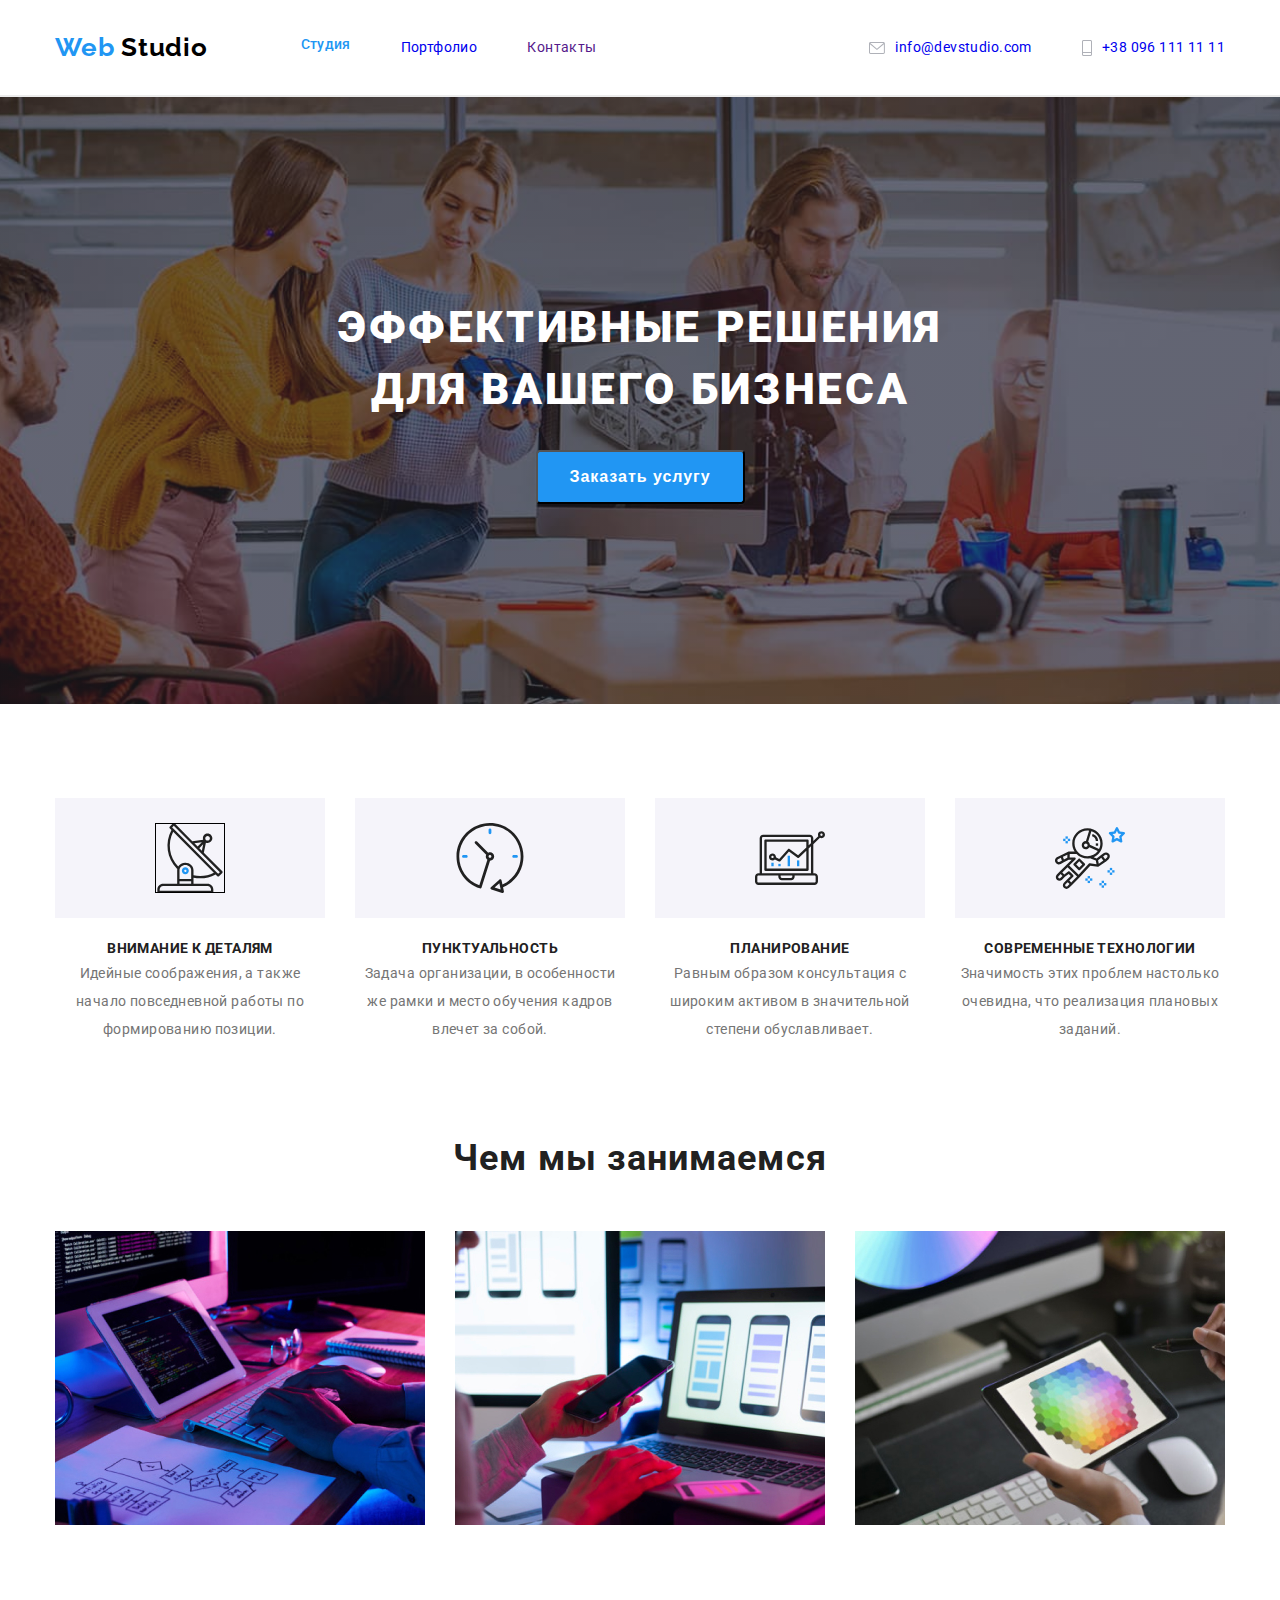
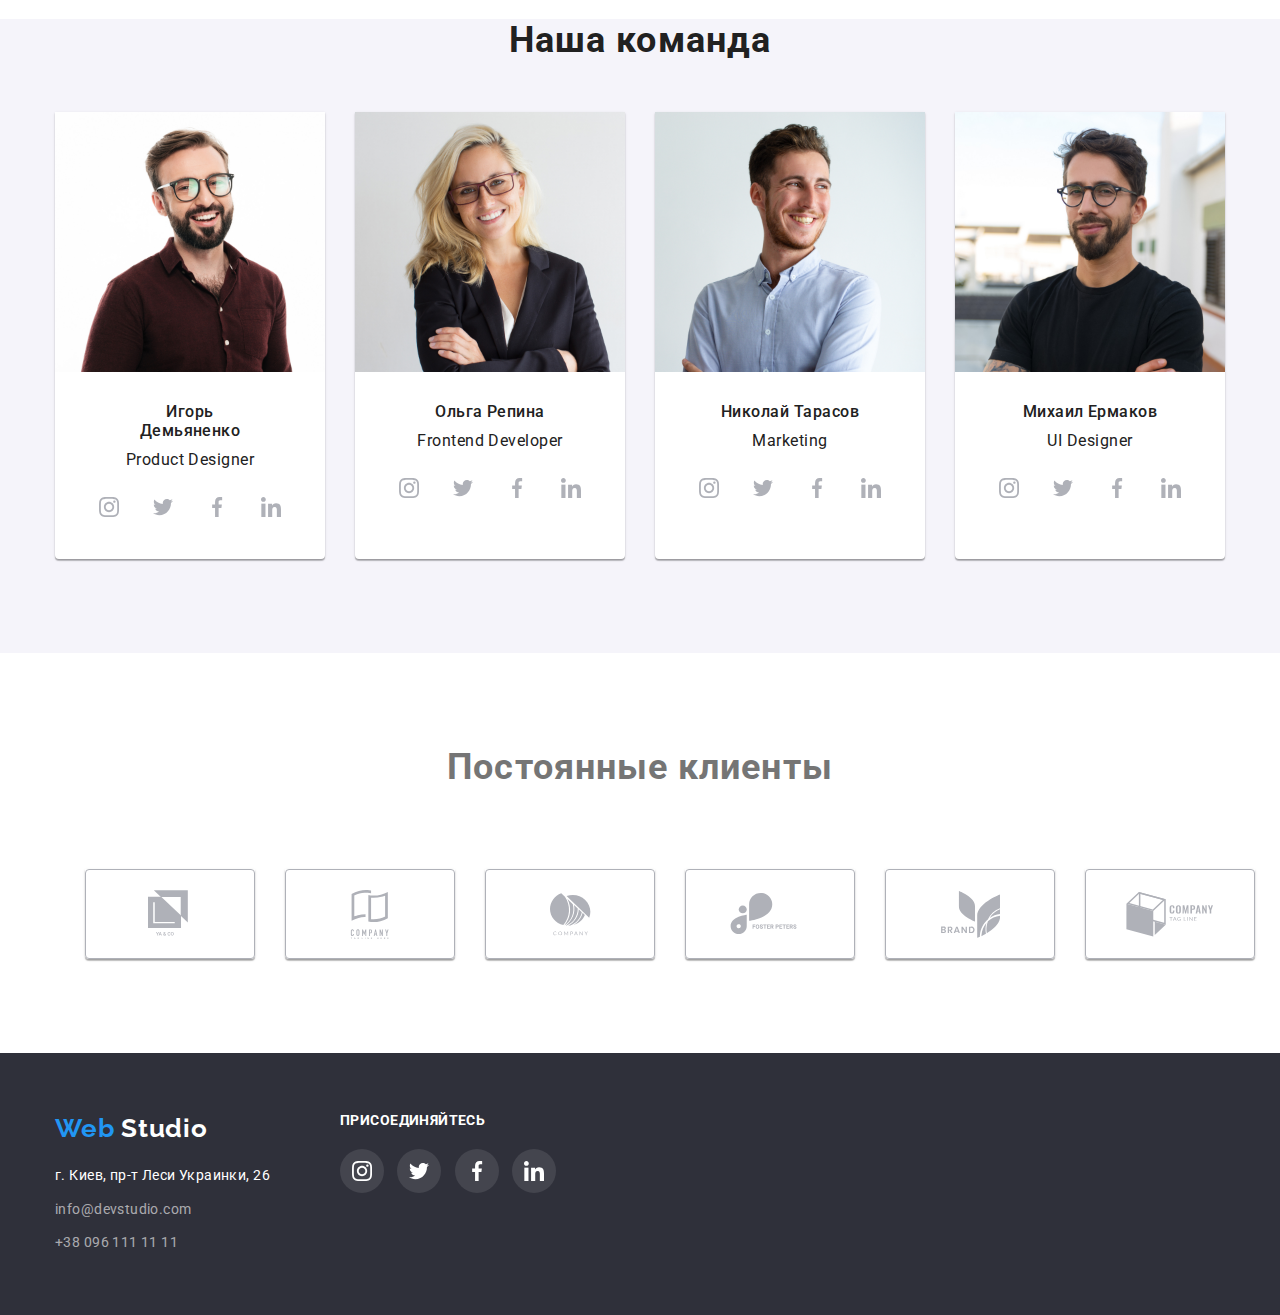
==== index.html @ 9af9c6f4 "Создание" ====
<!DOCTYPE html>
<html lang="ru">
<head>
    <meta charset="UTF-8">
    <meta http-equiv="X-UA-Compatible" content="IE=edge">
    <meta name="viewport" content="width=device-width, initial-scale=1.0">
    <title>домашнее задание#4</title>
    <link rel="preconnect" href="https://fonts.gstatic.com">
    <link href="https://fonts.googleapis.com/css2?family=Raleway:wght@700&family=Roboto:wght@400;500;700;900&display=swap" rel="stylesheet"> 
    <link rel="stylesheet" href="./css/styles.css">
</head>
<body class="page">
    <!-- шапка -->
   <header class="header">
       <div class="container"> 
       <nav class="navigation">
       <a href="./index.html" class="logo"> <span class="logo-color">Web</span> Studio</a>
    <ul class="site-nav list menu">
       <li class="menu-item"><a href="" class="link current menu-link"> Студия</a></li>
       <li class="menu-item"><a href="./portfolio.html" class="link menu-link" >Портфолио</a></li>
       <li class="menu-item"><a href="" class="link menu-link">Контакты</a></li>
    </ul>
        </nav>
    <ul class="contacts-nav list menu"> 
       <li class="menu-item"> 
           <a href="mailto:info@devstudio.com" class="item menu-link icon-envelopehsvg">
               <svg class="icon" width= "16" height= "12" fill= "currentcolor">
                   <use class="icon-envelopehsvg" href="./images/sprite.svg.svg#icon-envelopehsvg"> </use>
               </svg>
               info@devstudio.com 
            </a>
        </li>
    <li class="menu-item">
        <a href="tel:+380961111111" class="item menu-link icon-Vector">
            <svg class="icon" width= "10" height= "16" fill= "currentcolor"> 
                <use class="icon-Vector" href="./images/tel.svg.svg#icon-Vector"> 
                </use>
            </svg>
             +38 096 111 11 11
            </a>
        </li>
    </ul>
       </div>
   </header> 
   <!-- герой -->
   <main>
       <section class="hero">
           <div class="container">
           <h1 class="hero-title  hero-container"> Эффективные решения для вашего бизнеса</h1>
           <button type="button" class="knob hero-container">Заказать услугу </button>
        </div>
        
       </section>
      
       <!-- о компании -->
       <section class="section"> 
           <div class="container">
               <h2 class="visually-hidden" > Секции </h2>
            <ul class="features list grid">
                <li class="section-item antenna"> 
                    <h3 class="features-title"> Внимание к деталям</h3>
                    <p class="features-text"> Идейные соображения, а также начало повседневной работы по формированию позиции.</p>
                </li>
                <li class="section-item clock">
                    <h3 class="features-title"> Пунктуальность</h3>
                    <p class="features-text"> Задача организации, в особенности же рамки и место обучения кадров влечет за собой.</p>
                </li>
                <li class="section-item diagrama">
                    <h3 class="features-title"> Планирование </h3>
                    <p class="features-text"> Равным образом консультация с широким активом в значительной степени обуславливает.</p>
                </li>
                <li class="section-item astronaut">
                    <h3 class="features-title">Современные технологии </h3>
                    <p class="features-text" > Значимость этих проблем настолько очевидна, что реализация плановых заданий.</p>
                </li>
            </ul>
        </div>
        </section>
        <section class="section-foto">
            <div class="container">
               <h2 class="section-title"> Чем мы занимаемся</h2>
                <ul class="list grid-img">
                <li class="grid-foto"> <img src="./images/img.jpg" alt="печает" width="370" > </li>
                <li class="grid-foto"><img src="./images/img1.jpg" alt="телефон" width="370"></li>
                <li class="grid-foto"><img src="./images/img2.jpg" alt="планшет" width="370"></li>
            </ul> 
        </div>
        </section>
       
       <!-- команда -->
       
       <section class="team">
        <div class="container">
            <h2 class="team-title"> Наша команда</h2>
            <ul class="list grid-team">
                <li class="grid-item team-item">
                    <img class="personnel-img" src="./images/personnel/img.jpg" alt="игорь" width="270">
                    <h3 class="personnel-title">Игорь Демьяненко</h3>
                    <p class="team-text" lang="en"> Product Designer</p>
                    <ul class="list social-icons">
                        <li class="social-icons-item">
                            <a href="" class="social-icons-link" target="_blank" rel="noopener noreferrer">
                                <svg class="icon">
                                    <use href=" ./images/sprite.svg.svg#icon-instagramsvg"></use>
                                </svg>
                            </a>
                        </li>
                        <li class="social-icons-item">
                            <a href="" class="social-icons-link" target="_blank" rel="noopener noreferrer">
                                <svg class="icon">
                                    <use href="./images/sprite.svg.svg#icon-twittersvg"></use>
                                </svg>
                            </a>
                        </li>
                        <li class="social-icons-item">
                            <a href="" class="social-icons-link" target="_blank" rel="noopener noreferrer">
                                <svg class="icon">
                                    <use href="./images/sprite.svg.svg#icon-facebooksvg"></use>
                                </svg>
                            </a>
                        </li>
                        <li class="social-icons-item">
                            <a href="" class="social-icons-link" target="_blank" rel="noopener noreferrer">
                                <svg class="icon">
                                    <use href="./images/sprite.svg.svg#icon-linkedinsvg"></use>
                                </svg>
                            </a>
                        </li>
                    </ul>
                </li>
                <li class="grid-item team-item">
                    <img class="personnel-img" src="./images/personnel/img1.jpg" alt="оля" width="270">
                    <h3 class="personnel-title">Ольга Репина</h3>
                    <p class="team-text" lang="en"> Frontend Developer</p>
                    <ul class="list social-icons">
                        <li class="social-icons-item">
                            <a href="" class="social-icons-link" target="_blank" rel="noopener noreferrer">
                                <svg class="icon">
                                    <use href=" ./images/sprite.svg.svg#icon-instagramsvg"></use>
                                </svg>
                            </a>
                        </li>
                        <li class="social-icons-item">
                            <a href="" class="social-icons-link" target="_blank" rel="noopener noreferrer">
                                <svg class="icon">
                                    <use href="./images/sprite.svg.svg#icon-twittersvg"></use>
                                </svg>
                            </a>
                        </li>
                        <li class="social-icons-item">
                            <a href="" class="social-icons-link" target="_blank" rel="noopener noreferrer">
                                <svg class="icon">
                                    <use href="./images/sprite.svg.svg#icon-facebooksvg"></use>
                                </svg>
                            </a>
                        </li>
                        <li class="social-icons-item">
                            <a href="" class="social-icons-link" target="_blank" rel="noopener noreferrer">
                                <svg class="icon">
                                    <use href="./images/sprite.svg.svg#icon-linkedinsvg"></use>
                                </svg>
                            </a>
                        </li>
                    </ul>
                </li>
                <li class="grid-item team-item">
                    <img class="personnel-img" src="./images/personnel/img2.jpg" alt="коля" width="270">
                    <h3 class="personnel-title">Николай Тарасов</h3>
                    <p class="team-text" lang="en"> Marketing</p>
                    <ul class="list social-icons">
                        <li class="social-icons-item">
                            <a href="" class="social-icons-link" target="_blank" rel="noopener noreferrer">
                                <svg class="icon">
                                    <use href=" ./images/sprite.svg.svg#icon-instagramsvg"></use>
                                </svg>
                            </a>
                        </li>
                        <li class="social-icons-item">
                            <a href="" class="social-icons-link" target="_blank" rel="noopener noreferrer">
                                <svg class="icon">
                                    <use href="./images/sprite.svg.svg#icon-twittersvg"></use>
                                </svg>
                            </a>
                        </li>
                        <li class="social-icons-item">
                            <a href="" class="social-icons-link" target="_blank" rel="noopener noreferrer">
                                <svg class="icon">
                                    <use href="./images/sprite.svg.svg#icon-facebooksvg"></use>
                                </svg>
                            </a>
                        </li>
                        <li class="social-icons-item">
                            <a href="" class="social-icons-link" target="_blank" rel="noopener noreferrer">
                                <svg class="icon">
                                    <use href="./images/sprite.svg.svg#icon-linkedinsvg"></use>
                                </svg>
                            </a>
                        </li>
                    </ul>
                </li>
                <li class="grid-item team-item">
                    <img class="personnel-img" src="./images/personnel/img3.jpg" alt="миша" width="270">
                    <h3 class="personnel-title" >Михаил Ермаков</h3>
                    <p class="team-text" lang="en"> UI Designer</p>
                    <ul class="list social-icons">
                        <li class="social-icons-item">
                            <a href="" class="social-icons-link" target="_blank" rel="noopener noreferrer">
                                <svg class="icon">
                                    <use href=" ./images/sprite.svg.svg#icon-instagramsvg"></use>
                                </svg>
                            </a>
                        </li>
                        <li class="social-icons-item">
                            <a href="" class="social-icons-link" target="_blank" rel="noopener noreferrer">
                                <svg class="icon">
                                    <use href="./images/sprite.svg.svg#icon-twittersvg"></use>
                                </svg>
                            </a>
                        </li>
                        <li class="social-icons-item">
                            <a href="" class="social-icons-link" target="_blank" rel="noopener noreferrer">
                                <svg class="icon">
                                    <use href="./images/sprite.svg.svg#icon-facebooksvg"></use>
                                </svg>
                            </a>
                        </li>
                        <li class="social-icons-item">
                            <a href="" class="social-icons-link" target="_blank" rel="noopener noreferrer">
                                <svg class="icon">
                                    <use href="./images/sprite.svg.svg#icon-linkedinsvg"></use>
                                </svg>
                            </a>
                        </li>
                    </ul>
                </li>
            </ul>
        </div>
       </section>
       <section class="clients">
           <div class="container">
               <h2 class="clients-title"> Постоянные клиенты </h2>
                <ul class="clients-list list">
                    <li class="clients-list-item grid-item">
                        <a class="clients-link" href="" target="_blank" rel="noopener noreferrer" aria-label="логотип компании">
                            <svg class="clients-link-item icon" width="44" height="49">
                                <use href="./images/logo.svg.svg#icon-logo1svg"></use>
                            </svg>
                        </a>
                    </li>
                    <li class="clients-list-item grid-item">
                        <a class="clients-link" href="" target="_blank" rel="noopener noreferrer" aria-label="логотип компании">
                            <svg class="clients-link-item icon" width="44" height="49">
                                <use href="./images/logo.svg.svg#icon-logo2svg"></use>
                            </svg>
                        </a>
                    </li>
                    <li class="clients-list-item grid-item">
                        <a class="clients-link" href="" target="_blank" rel="noopener noreferrer" aria-label="логотип компании">
                            <svg class="clients-link-item icon" width="41" height="43">
                                <use href="./images/logo.svg.svg#icon-Objectsvg"></use>
                            </svg>
                        </a>
                    </li>
                    <li class="clients-list-item grid-item">
                        <a class="clients-link" href="" target="_blank" rel="noopener noreferrer" aria-label="логотип компании">
                            <svg class="clients-link-item icon" width="80" height="42">
                                <use href="./images/logo.svg.svg#icon-logo4svg"></use>
                            </svg>
                        </a>
                    </li>
                    <li class="clients-list-item grid-item">
                        <a class="clients-link" href="" target="_blank" rel="noopener noreferrer" aria-label="логотип компании">
                            <svg class="clients-link-item icon" width="59" height="47">
                                <use href="./images/logo.svg.svg#icon-logo5svg"></use>
                            </svg>
                        </a>
                    </li>
                    <li class="clients-list-item grid-item">
                        <a class="clients-link" href="" target="_blank" rel="noopener noreferrer" aria-label="логотип компании">
                            <svg class="clients-link-item icon" width="88" height="45">
                                <use href="./images/logo.svg.svg#icon-logo6svg"></use>
                            </svg>
                        </a>
                    </li>
                </ul>
           </div>
       </section>
    
   </main>
   <!-- футер -->
   <footer class="footer">
      <div class="container  contacts-blocks">
       <div class="footer-studio">
        <a href="./index.html" class="logo"> 
            <span class="logo-footer">Web</span>
            <span class="logo-studio">Studio</span> 
        </a>
        <address>
        <ul class="contact list footer-item">
            <li><a class="street" href="https://goo.gl/maps/mErKs5GL6dfHphj38" target="_blank" rel="noopener noreferrer"> г. Киев, пр-т Леси Украинки, 26</a></li>
            <li> <a class="contact-link" href="mailto:info@devstudio.com"> info@devstudio.com</a> </li>
            <li><a class="contact-tel" href="tel:+380961111111"> +38 096 111 11 11</a></li>
         </ul>
        </address>
       </div>
    
    <div class="footer-social-list">
        <h3 class="footer-social-title">ПРИСОЕДИНЯЙТЕСЬ</h3>
        <ul class="list footer-social-icons">
            <li class="footer-social-icons-item">
                <a href="" class="footer-social-icons-link" target="_blank" rel="noopener noreferrer">
                    <svg class="icon footer-icon" width="20" height="20">
                        <use href=" ./images/sprite.svg.svg#icon-instagramsvg"></use>
                    </svg>
                </a>
            </li>
            <li class="footer-social-icons-item">
                <a href="" class="footer-social-icons-link" target="_blank" rel="noopener noreferrer">
                    <svg class="icon footer-icon" width="20" height="20">
                        <use href="./images/sprite.svg.svg#icon-twittersvg"></use>
                    </svg>
                </a>
            </li>
            <li class="footer-social-icons-item">
                <a href="" class="footer-social-icons-link" target="_blank" rel="noopener noreferrer">
                    <svg class="icon footer-icon" width="20" height="20">
                        <use href="./images/sprite.svg.svg#icon-facebooksvg"></use>
                    </svg>
                </a>
            </li>
            <li class="footer-social-icons-item">
                <a href="" class="footer-social-icons-link" target="_blank" rel="noopener noreferrer">
                    <svg class="icon footer-icon" width="20" height="20" >
                        <use href="./images/sprite.svg.svg#icon-linkedinsvg"></use>
                    </svg>
                </a>
            </li>
        </ul>
    </div>
</div>
   </footer> 
</body>
</html>
---- css/styles.css ----
/* цвет основного текста, имен, портфолио названия  #212121
цвет параграфов, проф , портф прилож #757575 */
/* цвет названия, адрес в фут #FFFFFF */
/* назва сайту #2196F3 */
/* цвет контактов хедер #757575 */
/* телефон rgba(255, 255, 255, 0.6); */

:root {
    --primary-text-color:  #757575;
    --title-text-color: #212121; 
    --accent-color:#2196F3;
    --adress-color:  #ffffff99;
    --title-name-color: #FFFFFF;
    --bg-color:#2F303A; 
    --bg-team-color: #F5F4FA;
    --bg-page-color: #E5E5E5;
    --button-portfolio-color:#000000;
    --prog-color: #EEEEEE ;
}

html{
    box-sizing: border-box;
}

*,
*::before,
*::after{
    box-sizing: inherit;
}

body {
    margin: 0;
    }
a {
text-decoration: none;
}

h1,
h2,
h3,
h4,
h5,
h6,
p ,
ul {
   margin-top: 0; 
   margin-bottom: 0;
}
.visually-hidden {
    position: absolute !important;
    clip: rect(1px 1px 1px 1px);
    clip: rect(1px, 1px, 1px, 1px);
    padding: 0 !important;
    border: 0 !important;
    height: 1px !important;
    width: 1px !important;
    overflow: hidden;
  }
img {
    display: block;
    max-width: 100%;
    height: auto;
}

.social-icons {
    display: inline-flex;
}

.social-icons-item + .social-icons-item {
    margin-left: 10px;
}
.social-icons-link {
    display: inline-block;
    justify-content: center;
    align-items: center;
width: 44px;
height: 44px;
border-radius:50%; 
background-color: #FFFFFF;
padding-bottom: 30px;
}
.social-icons-item{
    padding-bottom: 30px; 
}
.social-icons .icon {
    width: 20px;
    height: 20px;
    fill: #AFB1B8;
}
.social-icons-link:hover,
.social-icons .icon:hover,
.social-icons .icon:focus,
.social-icons-link:focus  {
    fill: var(--title-name-color);
    color: var(--title-name-color);
    background-color:var(--accent-color);
}

.page {
    font-family: 'Roboto', sans-serif;
    font-weight: normal;
    font-size: 14px;
    line-height: 1.71;
    letter-spacing: 0.03em;
    color: var(--primary-text-color);
    background-color:var(--title-name-color);
}

.header,
.page header {
    padding-top: 32px;
    padding-bottom: 32px;
    border-bottom: 2px solid #ececec
}
.logo {
    color: var(--button-portfolio-color);
    font-family: Raleway;
    font-style: normal;
    font-weight: bold;
    font-size: 26px;
    line-height: 1.2;
    letter-spacing: 0.03em;
    display: block;
    text-decoration: none;
}
.logo-color{
  color: var(--accent-color);
  font-family: Raleway;
  text-decoration: none;
  font-style: normal;
  font-weight: bold;
  font-size: 26px;
  line-height: 1.2;
  letter-spacing: 0.03em;
}
.list {
    list-style: none;
    margin-top: 0;
    margin-bottom: 0;
    padding-left: 0;
    list-style: none;
}

.container,
.portfolio-container,
.portfolio-container-footer {
width: 1200px;
padding-right: 15px;
padding-left: 15px;
margin-right: auto;
margin-left: auto;
height: 100%;
}

.team {

    padding-bottom: 94px;
    background-color:var(--bg-page-color);
    text-align: center;
    margin-right: auto;
    margin-left: auto;
}

.section {
    padding-top: 94px;
    padding-bottom: 94px;
  }
  
/* site-nav list */
.site_nav.link 
.portfolio-page.site-nav.link {
    color:var(--title-text-color);
    text-decoration: none;
    font-style: normal;
    font-weight: 500;
    font-size: 14px;
    line-height: 1.2;
    letter-spacing: 0.02em;
    display: block;
    padding-top: 32px;
    padding-bottom: 32px;
}
.site-nav.link:hover,
.site-nav.link:focus {
    color: var(--accent-color) ;
    font-style: normal;
    font-weight: 500;
    font-size: 14px;
    line-height: 1.2;
    letter-spacing: 0.02em;
}
.site-nav .current {
    color: var(--accent-color);
    font-style: normal;
    font-weight: 500;
    font-size: 14px;
    line-height: 1.2;
    letter-spacing: 0.02em;
}

 .contacts-nav.item,
 .portfolio-page.contacts-nav.item {
    color: var(--primary-text-color);
    text-decoration: none;
    font-style: normal;
    font-weight: 500;
    font-size: 14px;
    line-height: 1.2;
    letter-spacing: 0.02em;
 } 

 .contacts-nav.item:hover,
 .contacts-nav.item:focus {
   color: var(--alternative-text-color);
   font-style: normal;
   font-weight: 500;
   font-size: 14px;
   line-height: 1.2;
   letter-spacing: 0.02em;
 }

 .menu {
     display: inline-flex;
 }
 .menu-item:not(:last-child) {
     margin-right: 50px;
 }

 .menu-link {
    display: flex;
    align-items: center;
 }
 .menu-item:hover .icon,
 .menu-item:focus .icon {
    fill: var(--accent-color);
 }
.icon-Vector .icon,
.icon-envelopehsvg .icon{
margin-right: 10px;
}
 .header .container,
 .header .portfolio-container {
     display: flex;
     justify-content: center;
     align-items: center;
 }

 .header .logo {
     margin-right: 93px;
 }
 .navigation,
 .portfolio-navigation {
     display: flex;
     flex-direction: row;
     align-items: center;
     margin-right: auto;
 }
/* hero */

.hero {
    text-align: center;
    background-color: var(--bg-color);
    background-image:linear-gradient(
        rgba(47, 48, 58, 0.4),
        rgba(47, 48, 58, 0.4)),
    url(../images/fon.jpg);
    background-repeat: no-repeat;
    background-position: center;
    background-size: cover;
    min-width: 100vh ;
    padding-top: 200px;
    padding-bottom: 200px;
    margin-left: auto; 
    margin-right: auto;
}

.hero-title {
    color: var(--title-name-color);
    font-style: normal;
    font-weight: 900;
    font-size: 44px;
    line-height: 1.4;
    letter-spacing: 0.06em;
    text-transform: uppercase;
    width:calc( 100% / 12 * 7);
    justify-content: center;
    max-width: 696px;
    margin-left: auto;
    margin-right: auto;
    margin-bottom: 30px;
    text-align: center;
}

/* Button */
.hero .knob {
    color: var(--title-name-color);
    background-color: var(--accent-color);
    font-style: normal;
    font-weight: bold;
    font-size: 16px;
    line-height: 1.87;
   
    letter-spacing: 0.06em;
    min-width: 200px;
    border-radius: 4px;
    min-height: 50px;
    padding: 10px 32px;
    }
    

    .features-title {
      color: var(--title-text-color);
      font-style: normal;
      font-weight: bold;
      font-size: 14px;
      line-height: 1.2px;
      letter-spacing: 0.03em;
      text-transform: uppercase;
      padding-bottom: 10px;
      list-style: none;
    }
    .features-text {
        font-style: normal;
        font-weight: normal;
        font-size: 14px;
        line-height: 2;
        letter-spacing: 0.03em;  
    }
    
    

.section-item::before {
    content: '';
    display: block;
    height: 120px;
    background-color: var(--bg-team-color);
    background-position: center;
    background-repeat: no-repeat;
    margin-bottom: 30px;
   
} 

.section-item::before {
    background-image: url(../images/icon/antenna.svg.svg);
}

.clock::before{
    background-image: url(../images/icon/clock.svg.svg);
}
.diagrama::before{
    background-image: url(../images/icon/diagram.svg.svg);
}
.astronaut::before{
    background-image: url(../images/icon/astronaut.svg.svg);
}

    .section-item {
        flex-basis: calc((100% - 30px * 4) / 4);
    margin-left: 30px;
    margin-top: 30px;
    text-align: center;
}
    
    /* team */
    .team{
        background-color: var(--bg-team-color);
    }

    .section-title,
    .team-title {
      color:var(--title-text-color);
      font-style: normal;
      font-weight: bold;
      font-size: 36px;
      line-height: 1.2;
      letter-spacing: 0.03em;
      text-align: center;
      padding-bottom: 50px;
    }
    .personnel-title {
        color: var(--title-text-color);
        font-style: normal;
        font-weight: 500;
        font-size: 16px;
        line-height: 1.2;
        letter-spacing: 0.03em; 
        margin-top: 30px;  
        margin-right: auto;
        margin-bottom: 10px;
        margin-left: auto;
        text-align: center;
        width: 152px;
    }
    .personnel-img {
        margin-bottom: 30px;
    }
    .team-text {
        color: var(--main-text-color);
        font-style: normal;
        font-weight: normal;
        font-size: 16px;
        line-height: 1.2;
        letter-spacing: 0.03em; 
        margin-right: auto;
        margin-bottom: 16px;
        margin-left: auto;
        text-align: center;
        width: 147px;
    }
    .clients {
        padding-top: 94px;
        padding-bottom: 94px;
    }
    .clients-title {
        font-weight: 700;
        font-size: 36px;
        line-height: 1.16;
        text-align: center;
        letter-spacing: 0.03em;
        margin-bottom: 50px;
    }
    .clients-list-item {
        --grid-item: 6;   
    }
    .clients-link {
        display: flex;
        flex-wrap: wrap;
        justify-content: center;
        align-items: center;
        width: 170px;
        height: 90px;
        border: 1px solid #afb1b8;
        border-radius: 4px;
    }

    .clients-link:hover,
    .clients-link:focus {
        background-color:var(--title-name-color);   
        border: 1px solid #2196F3;
    }
    .clients-link:hover .icon,
    .clients-link:focus .icon{
        fill: var(--accent-color);
    }
    .clients-list  {
        display: flex;
    }
    .grid {
        display: flex;
        flex-wrap: wrap;
        margin-left: -30px;
        margin-top: -30px;   
    }
    
    .grid-team {
    display: flex;
    flex-wrap: wrap;
    margin-left: -30px;
    margin-top: -30px;
    font-weight: bold;
    font-size: 36px;
    line-height: 1.16;
    text-align: center;
    letter-spacing: 0.03em;
    color:var(--title-text-color)
    }
    .grid-item {
        flex-basis: calc((100% - 30px * var(--grid-item)) / var(--grid-item));
        margin-left: 30px;
        margin-top: 30px;
        box-shadow: 0px 1px 3px rgb(0 0 0 / 12%), 0px 1px 1px rgb(0 0 0 / 14%), 0px 2px 1px rgb(0 0 0 / 20%);
    border-radius: 0px 0px 4px 4px;
    background-color: var(--title-name-color);
    }

    .grid-team +.grid-item {
        margin-left: 30px;
    }
    .grid-img {
        justify-content: space-between;
        display: flex;
        padding-bottom: 94px;
    }
    .icon {
        fill: #afb1b8;
    }

    .team-item {
    --grid-item: 4;
    box-shadow: 0px 1px 3px rgb(0 0 0 / 12%), 0px 1px 1px rgb(0 0 0 / 14%), 0px 2px 1px rgb(0 0 0 / 20%);
    border-radius: 0px 0px 4px 4px;
}

/* PORTFOLIO */
.portfolio-page {
    font-family: Roboto, sans-serif;
    background-color: var(--title-name-color);
    color: var(--primary-text-color); 
    
}
.portfolio-navigator {
    padding-top: 94px;
}
/* footer */
.footer {
    margin-right: auto; 
    margin-left: auto;
    background-color: var(--bg-color);
    padding-top: 60px;
}
 .footer .contacts-blocks,
 .footer .portfolio-container-footer {
     display: flex;
 }
  
.footer-studio .logo,
.footer-portfolio .logo {
    display: block;
  margin-right: auto;
  margin-bottom: 20px;
}

.logo-footer,
.footer-studio .logo-footer {
    color: var(--accent-color);
    font-family: Raleway;
    font-style: normal;
    font-weight: bold;
    font-size: 26px;
    line-height: 1.2;
    letter-spacing: 0.03em;
    flex-direction: column;  
  }
.logo-studio ,
.footer-studio .logo-studio {
  color: var(--title-name-color);
    font-family: Raleway;
    font-style: normal;
    font-weight: bold;
    font-size: 26px;
    line-height: 1.2;
    letter-spacing: 0.03em;
}
 .street {
    color: var(--title-name-color);
    font-style: normal;
    font-weight: normal;
    font-size: 14px;
    line-height: 1.7;
    letter-spacing: 0.03em;
    text-decoration: none;
    display: inline-block;
    padding-bottom: 10px;
  }
  
.contact .contact-link,
.footer-portfolio .contact .contact-link {
    display: inline-block;
    color: #ffffff99;
    font-style: normal;
    font-weight: normal;
    font-size: 14px;
    line-height: 1.7;
    letter-spacing: 0.03em;
    padding-bottom: 9px;
  }
  .contact .contact-tel{
    display: inline-block;
    color: #ffffff99;
    font-style: normal;
    font-weight: normal;
    font-size: 14px;
    line-height: 1.7;
    letter-spacing: 0.03em;
    padding-bottom: 60px;
  }
.footer-social-list,
.footer-portfolio-social-list {
    display: inline-block;
    flex-basis: calc((50% - 45px) / 2);  
    margin-left: 70px; 
}

.footer-social-title,
.footer-portfolio-social-title{
    font-family: Roboto;
    font-style: normal;
    font-weight: 700;
    font-size: 14px;
    line-height: 1.14;
    text-transform: uppercase;
    color: var(--title-name-color);
    margin-bottom: 20px;
}
.footer-portfolio-social-icons-item:not(:last-child){
    margin-right: 10px;
    }
.footer-social-icons-item:not(:last-child){
margin-right: 10px;
}
.footer-portfolio-social-icons-item,
.footer-social-icons-item{
    display: inline-block;
    justify-content: center;
    align-items: center;
}
.footer-portfolio-social-icons-link:hover,
.footer-portfolio-social-icons-link:focus, 
.footer-social-icons-link:hover,
.footer-social-icons-link:focus {
    fill: var(--title-name-color);
    background-color:var(--accent-color);
}
.footer-portfolio-social-icons-link,
.footer-social-icons-link{
    display: flex;
    justify-content: center;
    align-items: center;
    width: 44px;
    height: 44px;
    border-radius: 50%;
    background-color:rgba(255, 255, 255,0.1) ;
}

.footer-icon,
.footer-portfolio-icon {
    fill: var(--title-name-color);
    
}
/* projects */

.projects-container {
    padding-top: 50px;
}
.portfolio-projects {
display: flex;
flex-wrap: wrap;
}

.portfolio li{
    flex-wrap: wrap;
}

.portfolio li:nth-child(3n) {

}
.projects-title {
    margin: 20px 24px 4px 24px;
    color: var(--title-text-color);
    font-family: Roboto;
    font-style: normal;
    font-weight: bold;
    font-size: 18px;
    line-height: 2;
    letter-spacing: 0.06em;  
}
.projects-link {
    width: 322px;
    text-decoration: none;
}
.projects-work {
    margin: 0 24px 20px 24px;
    color: var(--primary-text-color);
    font-family: Roboto;
  font-style: normal;
  font-weight: normal;
  font-size: 16px;
  line-height: 1.9;
  letter-spacing: 0.03em;
}
.projects-foto  {
    width: 370px;
    margin-right: 30px;
    margin-bottom: 30px;
    border: 1px solid var(--prog-color);
}
.projects-foto:hover,
.projects-foto:focus {
  box-shadow: 0px 1px 1px rgba(0, 0, 0, 0.12), 0px 4px 4px rgba(0, 0, 0, 0.06), 1px 4px 6px rgba(0, 0, 0, 0.16);
}
.projects-foto:nth-child(3n) {
    margin-right: 0;
}
    
.projects-foto:nth-last-child(-n+3){
   margin-bottom: 94px;
}
.project-button {
    text-align: center;
    justify-content: center;
    margin-bottom: 50px;
    list-style: none;
}
.button{
    display: inline-block;
    padding: 6px 22px;
    color: var(--title-text-color);
    background-color: var(--bg-team-color);
    cursor: pointer;
    font-style: normal;
    font-weight: 500;
    font-size: 16px;
    text-align: center;
    margin-right: 8px;
    border-radius: 4px;
    min-width: 73px;
    text-decoration: none;
    border: whitesmoke;
    cursor: pointer;
    }
    

.knob:hover {
    color:var(--title-name-color);
    background-color: var(--accent-color);
}
.button:hover,
.button:focus {
    color:var(--title-name-color);
    background-color:var(--accent-color);
    box-shadow: 0px 3px 1px rgba(0, 0, 0, 0.1), 0px 1px 2px rgba(0, 0, 0, 0.08), 0px 2px 2px rgba(0, 0, 0, 0.12);
}
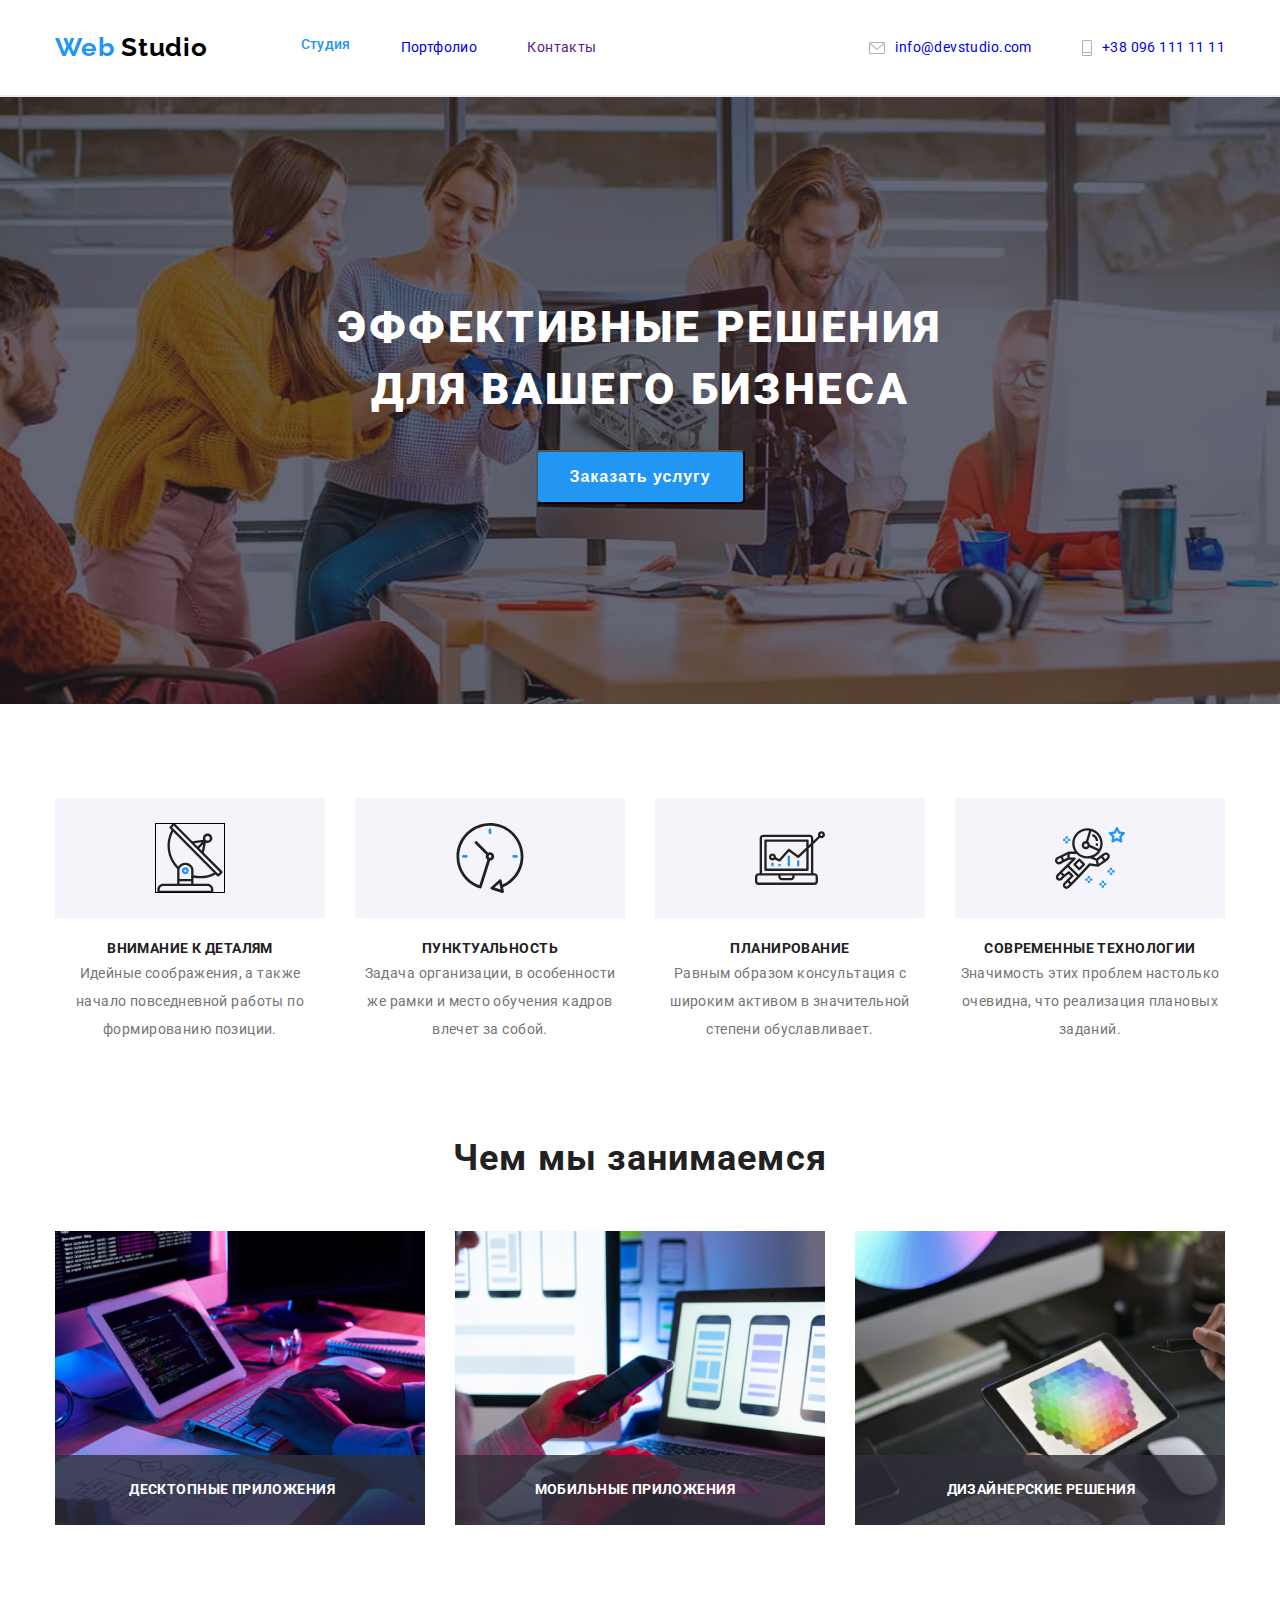
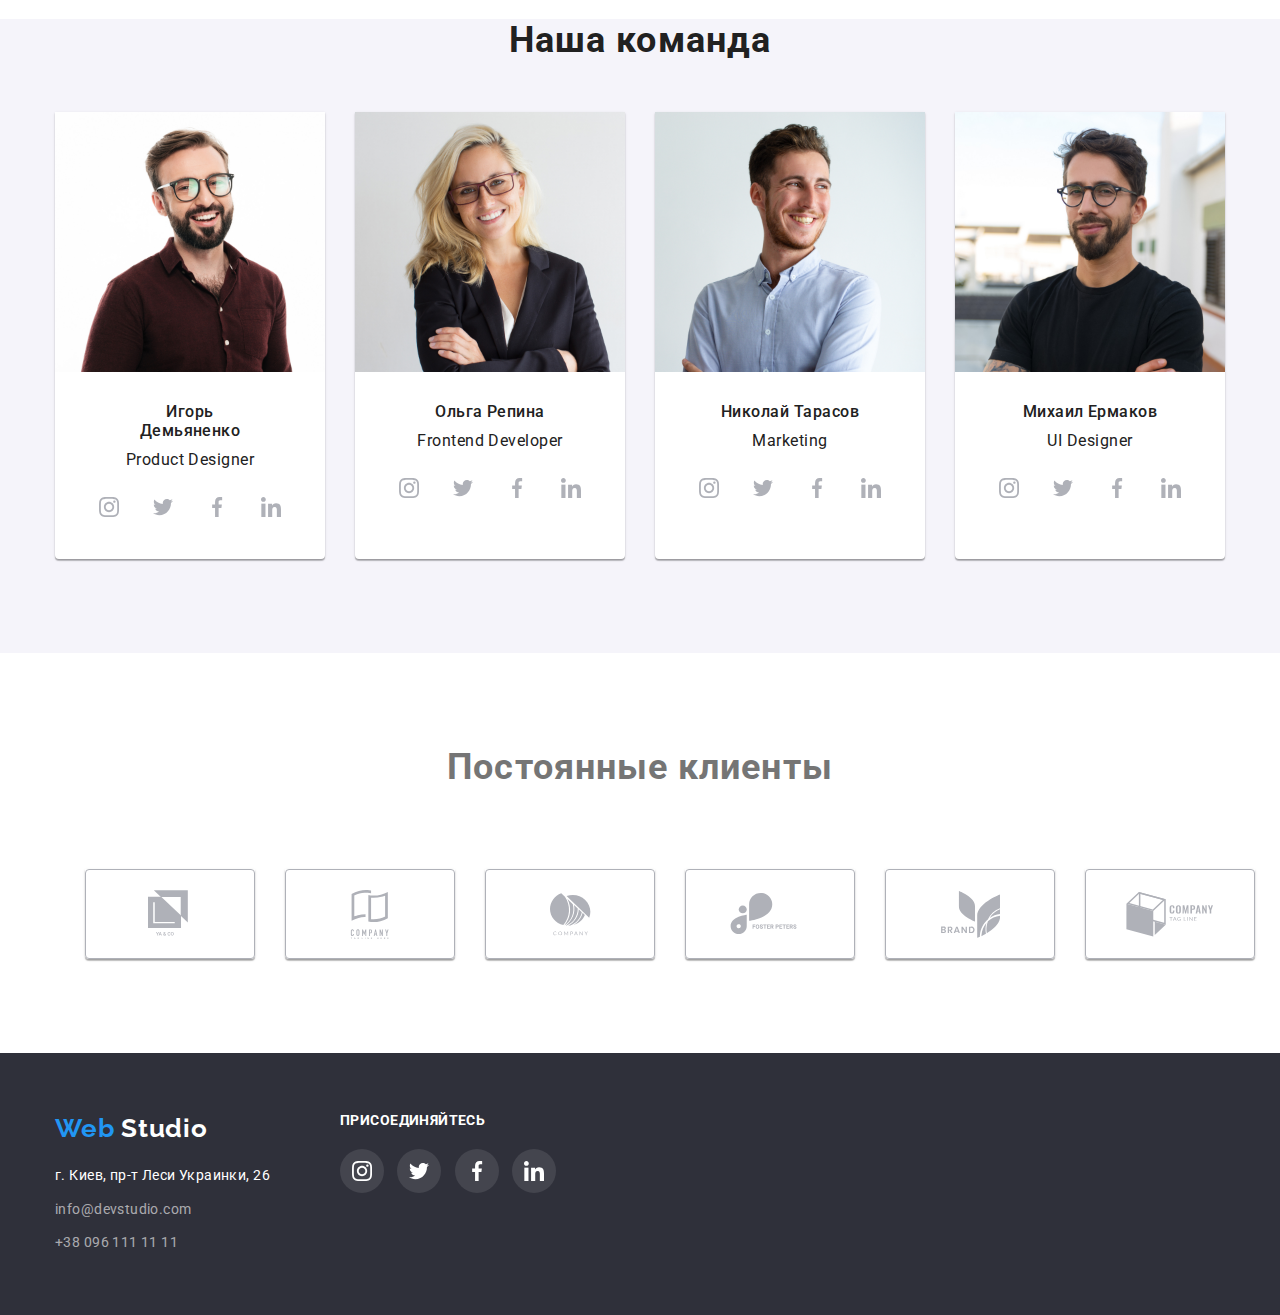
==== commit d851cb3c: "Модальное окно" ====
--- a/index.html
+++ b/index.html
@@ -4,7 +4,7 @@
     <meta charset="UTF-8">
     <meta http-equiv="X-UA-Compatible" content="IE=edge">
     <meta name="viewport" content="width=device-width, initial-scale=1.0">
-    <title>домашнее задание#4</title>
+    <title>домашнее задание#5</title>
     <link rel="preconnect" href="https://fonts.gstatic.com">
     <link href="https://fonts.googleapis.com/css2?family=Raleway:wght@700&family=Roboto:wght@400;500;700;900&display=swap" rel="stylesheet"> 
     <link rel="stylesheet" href="./css/styles.css">
@@ -47,7 +47,7 @@
        <section class="hero">
            <div class="container">
            <h1 class="hero-title  hero-container"> Эффективные решения для вашего бизнеса</h1>
-           <button type="button" class="knob hero-container">Заказать услугу </button>
+           <button type="button" class="knob hero-container" data-modal-open >Заказать услугу </button>
         </div>
         
        </section>
@@ -80,9 +80,15 @@
             <div class="container">
                <h2 class="section-title"> Чем мы занимаемся</h2>
                 <ul class="list grid-img">
-                <li class="grid-foto"> <img src="./images/img.jpg" alt="печает" width="370" > </li>
-                <li class="grid-foto"><img src="./images/img1.jpg" alt="телефон" width="370"></li>
-                <li class="grid-foto"><img src="./images/img2.jpg" alt="планшет" width="370"></li>
+                <li class="grid-foto"> <img src="./images/img.jpg" alt="печает" width="370" > 
+                <p class="grid-foto-text"> Десктопные приложения</p>
+                </li>
+                <li class="grid-foto"><img src="./images/img1.jpg" alt="телефон" width="370">
+                    <p class="grid-foto-text"> Мобильные приложения</p>
+                </li>
+                <li class="grid-foto"><img src="./images/img2.jpg" alt="планшет" width="370">
+                    <p class="grid-foto-text"> Дизайнерские решения</p>
+                </li>
             </ul> 
         </div>
         </section>
@@ -339,6 +345,19 @@
     </div>
 </div>
    </footer> 
+  
+   <div class="blackdrop is-hidden" data-modal>
+    <div class="modal">
+        <p></p>
+        <button class="btd-close" data-modal-close>
+            <svg width="11" height="11">
+                <use href="./images/icon/close.svg#icon-close"> </use>
+        </svg>
+        </button>
+    </div>
+</div>
+  
+<script src="./js/modal.js"></script> 
 </body>
 </html>
 
--- a/css/styles.css
+++ b/css/styles.css
@@ -169,6 +169,9 @@
 /* site-nav list */
 .site_nav.link 
 .portfolio-page.site-nav.link {
+    display: block;
+    padding-top: 32px;
+    padding-bottom: 32px;
     color:var(--title-text-color);
     text-decoration: none;
     font-style: normal;
@@ -176,9 +179,9 @@
     font-size: 14px;
     line-height: 1.2;
     letter-spacing: 0.02em;
-    display: block;
-    padding-top: 32px;
-    padding-bottom: 32px;
+    
+    transition-duration: 250ms;
+    transition-timing-function: cubic-bezier(0.4, 0, 0.2, 1);
 }
 .site-nav.link:hover,
 .site-nav.link:focus {
@@ -307,7 +310,46 @@
     padding: 10px 32px;
     }
     
-
+    .blackdrop {
+        position: fixed;
+        top: 0;
+        left: 0;
+        width: 100%;
+        height: 100%;
+        background-color: rgba(0, 0, 0, 0.2);   
+    }
+    
+    .blackdrop.is-hidden {
+        opacity: 0;
+        pointer-events: none;
+    }
+    .modal {
+        position: absolute;
+        top: 50%;
+        left: 50%;
+        transform: translate( -50%, -50%);
+        width: 528px;
+        height: 581px;
+        
+        background-color: var(--title-name-color); 
+    }
+
+    .btd-close {
+        position: absolute;
+        top: 8px;
+        right: 8px;
+        background-color: ;
+        min-width: 30px;
+        height: 30px;
+        padding: 0;
+        border-radius: 50%;
+        border: 1px solid rgba(0, 0, 0, 0.1);
+    }
+    .btd-close:hover,
+    .btd-close:focus {
+        background-color: inherit;
+        border: 1px solid rgba(0, 0, 0, 0.1);
+    }
     .features-title {
       color: var(--title-text-color);
       font-style: normal;
@@ -484,7 +526,36 @@
     .icon {
         fill: #afb1b8;
     }
-
+    .grid-foto{
+        position: relative;
+        opacity: 1;
+    }
+    .grid-foto::before {
+        display: inline-block;
+        position: absolute;
+        content: "";
+        width: 370px;
+         height: 70px;
+         bottom: 0;
+         background-color: rgba(47, 48, 58, 0.8);
+    }
+
+    .grid-foto-text {
+        display: flex;
+        position: absolute;
+       right: 90px;
+        bottom: 27px;
+        
+        font-family: Roboto;
+font-style: normal;
+font-weight: bold;
+font-size: 14px;
+line-height: 1.14;
+text-align: center;
+letter-spacing: 0.03em;
+text-transform: uppercase;
+color: var(--title-name-color);
+    }
     .team-item {
     --grid-item: 4;
     box-shadow: 0px 1px 3px rgb(0 0 0 / 12%), 0px 1px 1px rgb(0 0 0 / 14%), 0px 2px 1px rgb(0 0 0 / 20%);
@@ -652,7 +723,8 @@
     font-weight: bold;
     font-size: 18px;
     line-height: 2;
-    letter-spacing: 0.06em;  
+    letter-spacing: 0.06em; 
+
 }
 .projects-link {
     width: 322px;
@@ -685,6 +757,42 @@
 .projects-foto:nth-last-child(-n+3){
    margin-bottom: 94px;
 }
+
+.projects-link-foto {
+    position: relative;
+    overflow: hidden;
+}
+.projects-link-foto::before {
+    display: inline-block;
+    position: absolute;
+    content: "";
+    width: 100%;
+    height: 100%;
+    background-color: rgba(33, 150, 243, 0.9);
+    opacity: 0;
+}
+.projects-link-foto:hover::before {
+    opacity: 1;
+}
+
+.projects-link-foto-text:hover {
+    opacity: 1;
+}
+    .projects-link-foto-text{
+    display: flex;
+    position: absolute;
+    top: 63px;
+    left: 24px;
+    right: 24px;
+    font-family: Roboto;
+font-style: normal;
+font-weight: normal;
+font-size: 18px;
+line-height: 1.55;
+letter-spacing: 0.03em;
+color: var(--title-name-color);
+opacity: 0;
+}
 .project-button {
     text-align: center;
     justify-content: center;
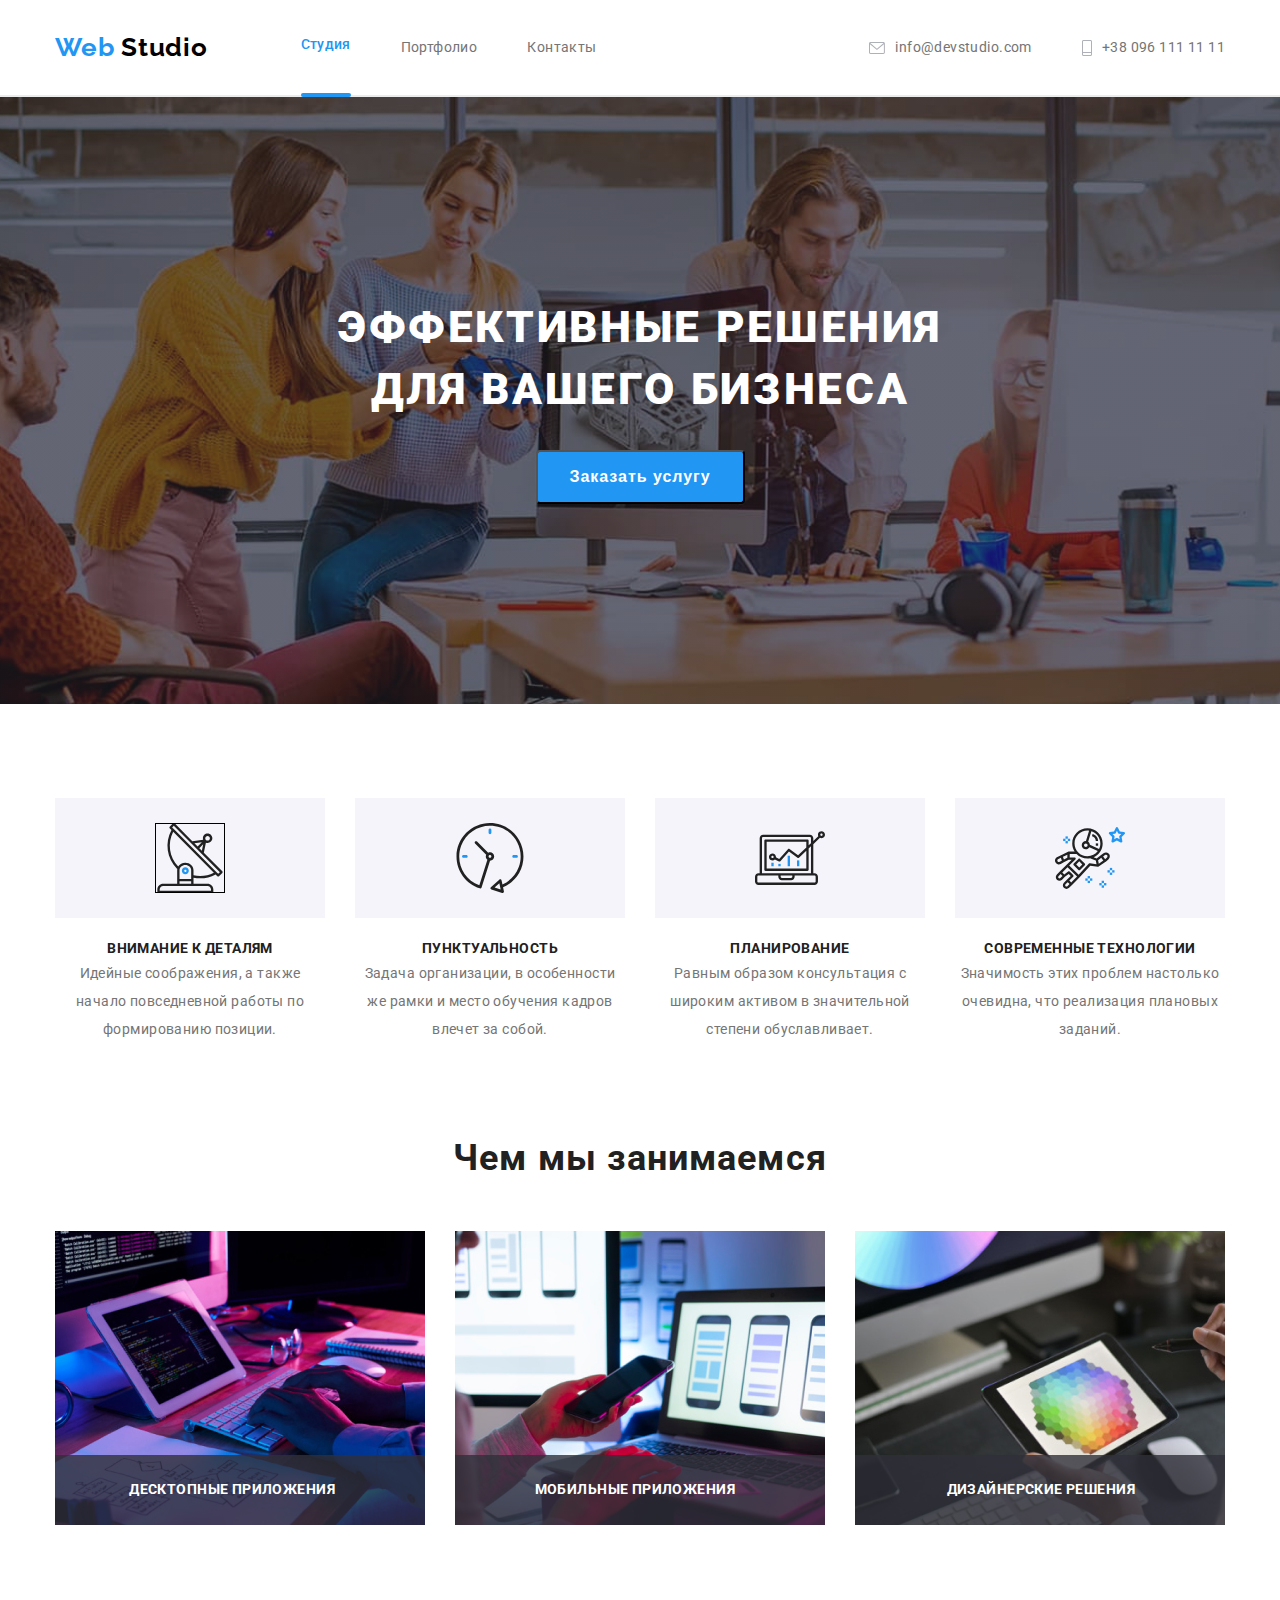
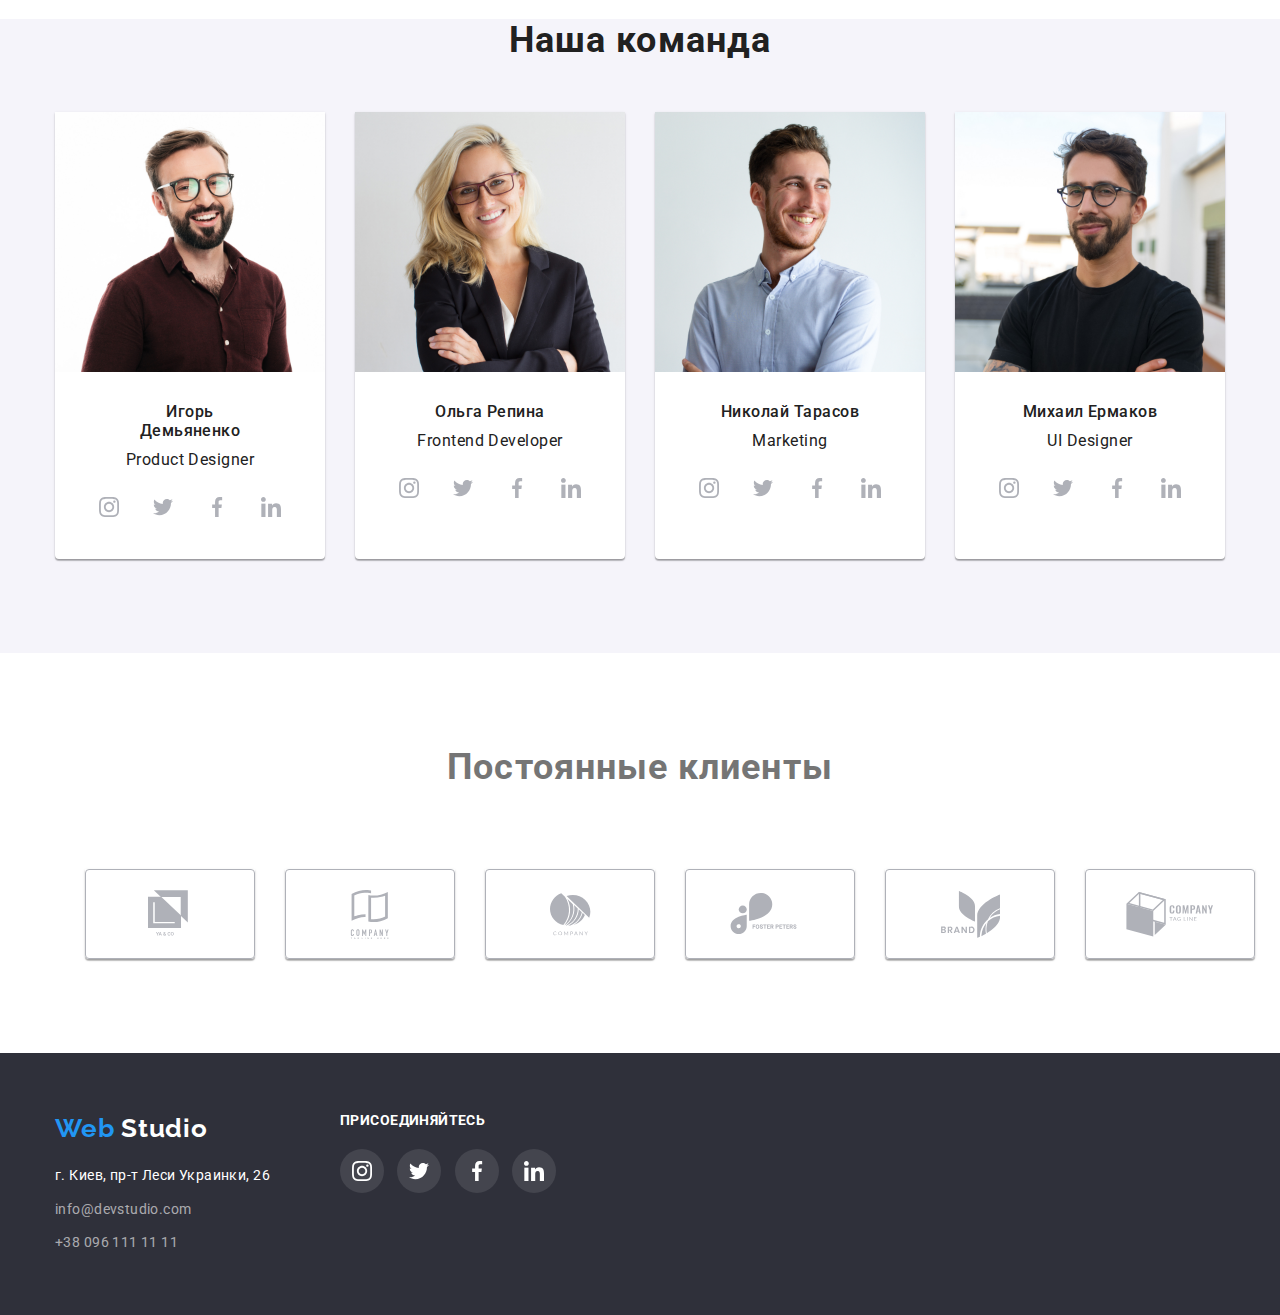
==== commit b7d1a542: "Карточки" ====
--- a/index.html
+++ b/index.html
@@ -17,7 +17,7 @@
        <a href="./index.html" class="logo"> <span class="logo-color">Web</span> Studio</a>
     <ul class="site-nav list menu">
        <li class="menu-item"><a href="" class="link current menu-link"> Студия</a></li>
-       <li class="menu-item"><a href="./portfolio.html" class="link menu-link" >Портфолио</a></li>
+       <li class="menu-item"><a href="./portfolio.html" class="link menu-link link-current" >Портфолио</a></li>
        <li class="menu-item"><a href="" class="link menu-link">Контакты</a></li>
     </ul>
         </nav>
@@ -350,7 +350,7 @@
     <div class="modal">
         <p></p>
         <button class="btd-close" data-modal-close>
-            <svg width="11" height="11">
+            <svg class="btd-close-icon" width="15" height="15" >
                 <use href="./images/icon/close.svg#icon-close"> </use>
         </svg>
         </button>
--- a/css/styles.css
+++ b/css/styles.css
@@ -177,11 +177,9 @@
     font-style: normal;
     font-weight: 500;
     font-size: 14px;
-    line-height: 1.2;
+    line-height: 1.14;
     letter-spacing: 0.02em;
-    
-    transition-duration: 250ms;
-    transition-timing-function: cubic-bezier(0.4, 0, 0.2, 1);
+    transition: color 250ms cubic-bezier(0.4, 0, 0.2, 1);
 }
 .site-nav.link:hover,
 .site-nav.link:focus {
@@ -210,6 +208,7 @@
     font-size: 14px;
     line-height: 1.2;
     letter-spacing: 0.02em;
+    
  } 
 
  .contacts-nav.item:hover,
@@ -232,11 +231,34 @@
  .menu-link {
     display: flex;
     align-items: center;
+    cursor: pointer;
+    transition: color 250ms cubic-bezier(0.4, 0, 0.2, 1);
+    color: var(--primary-text-color);
+ }
+ .menu-link:hover,
+ .menu-link:focus {
+     color: var(--accent-color);
  }
  .menu-item:hover .icon,
  .menu-item:focus .icon {
     fill: var(--accent-color);
  }
+.link {
+ transition: color 300ms ease-in;   
+}
+.current{
+    position: relative;
+}
+.site-nav .current::after {
+    position: absolute;
+    bottom: -45px;
+    content: '';
+    display: block;
+    height: 4px;
+    width: 100%;
+    border-radius: 2px;
+    background-color: var(--accent-color);
+}
 .icon-Vector .icon,
 .icon-envelopehsvg .icon{
 margin-right: 10px;
@@ -310,46 +332,8 @@
     padding: 10px 32px;
     }
     
-    .blackdrop {
-        position: fixed;
-        top: 0;
-        left: 0;
-        width: 100%;
-        height: 100%;
-        background-color: rgba(0, 0, 0, 0.2);   
-    }
-    
-    .blackdrop.is-hidden {
-        opacity: 0;
-        pointer-events: none;
-    }
-    .modal {
-        position: absolute;
-        top: 50%;
-        left: 50%;
-        transform: translate( -50%, -50%);
-        width: 528px;
-        height: 581px;
-        
-        background-color: var(--title-name-color); 
-    }
-
-    .btd-close {
-        position: absolute;
-        top: 8px;
-        right: 8px;
-        background-color: ;
-        min-width: 30px;
-        height: 30px;
-        padding: 0;
-        border-radius: 50%;
-        border: 1px solid rgba(0, 0, 0, 0.1);
-    }
-    .btd-close:hover,
-    .btd-close:focus {
-        background-color: inherit;
-        border: 1px solid rgba(0, 0, 0, 0.1);
-    }
+    
+      
     .features-title {
       color: var(--title-text-color);
       font-style: normal;
@@ -473,6 +457,10 @@
         height: 90px;
         border: 1px solid #afb1b8;
         border-radius: 4px;
+        transition-property: background-color, color, box-shadow, border;
+        transition-duration: 250ms;
+        transition-timing-function: cubic-bezier(0.4, 0, 0.2, 1);
+      
     }
 
     .clients-link:hover,
@@ -525,6 +513,7 @@
     }
     .icon {
         fill: #afb1b8;
+        transition: fill 250ms cubic-bezier(0.4, 0, 0.2, 1);
     }
     .grid-foto{
         position: relative;
@@ -634,6 +623,7 @@
     line-height: 1.7;
     letter-spacing: 0.03em;
     padding-bottom: 9px;
+    transition: color 250ms cubic-bezier(0.4, 0, 0.2, 1);
   }
   .contact .contact-tel{
     display: inline-block;
@@ -644,6 +634,7 @@
     line-height: 1.7;
     letter-spacing: 0.03em;
     padding-bottom: 60px;
+    transition: color 250ms cubic-bezier(0.4, 0, 0.2, 1);
   }
 .footer-social-list,
 .footer-portfolio-social-list {
@@ -691,6 +682,7 @@
     height: 44px;
     border-radius: 50%;
     background-color:rgba(255, 255, 255,0.1) ;
+    transition: background-color 250ms cubic-bezier(0.4, 0, 0.2, 1);
 }
 
 .footer-icon,
@@ -729,7 +721,9 @@
 .projects-link {
     width: 322px;
     text-decoration: none;
-}
+    position: relative;
+}
+
 .projects-work {
     margin: 0 24px 20px 24px;
     color: var(--primary-text-color);
@@ -770,13 +764,19 @@
     height: 100%;
     background-color: rgba(33, 150, 243, 0.9);
     opacity: 0;
+    transform: translateY(o);
 }
 .projects-link-foto:hover::before {
     opacity: 1;
-}
-
+    transform: translateY(1);
+}
+.projects-link:hover .projects-link-foto {
+    transform: translateY(1);
+    opacity: 1;
+}
 .projects-link-foto-text:hover {
     opacity: 1;
+    transform: translateY(1);
 }
     .projects-link-foto-text{
     display: flex;
@@ -792,7 +792,12 @@
 letter-spacing: 0.03em;
 color: var(--title-name-color);
 opacity: 0;
-}
+transform: translateY(0);
+transition: transform 250ms cubic-bezier(0.4, 0, 0.2, 1);
+}
+
+  
+
 .project-button {
     text-align: center;
     justify-content: center;
@@ -815,6 +820,10 @@
     text-decoration: none;
     border: whitesmoke;
     cursor: pointer;
+    transition-property: background-color, color, box-shadow, border;
+    transition-duration: 250ms;
+    transition-timing-function: cubic-bezier(0.4, 0, 0.2, 1);
+  
     }
     
 
@@ -827,5 +836,55 @@
     color:var(--title-name-color);
     background-color:var(--accent-color);
     box-shadow: 0px 3px 1px rgba(0, 0, 0, 0.1), 0px 1px 2px rgba(0, 0, 0, 0.08), 0px 2px 2px rgba(0, 0, 0, 0.12);
-}
-
+    border-radius: 4px;
+    transform: ease-in;
+  
+}
+
+/* Модальное окно */
+.blackdrop {
+    position: fixed;
+    top: 0;
+    left: 0;
+    width: 100%;
+    height: 100%;
+    background-color: rgba(0, 0, 0, 0.2);   
+    opacity: 1;
+    transition: opacity 250ms cubic-bezier(0.4, 0, 0.2, 1);
+}
+
+.blackdrop.is-hidden {
+    opacity: 0;
+    pointer-events: none;
+}
+.modal {
+    position: absolute;
+    top: 50%;
+    left: 50%;
+    transform: translate( -50%, -50%) scale(1);
+    width: 528px;
+    height: 581px;
+    background-color: var(--title-name-color ); 
+    transition:transform 250ms cubic-bezier(0.4, 0, 0.2, 1);
+}
+.btd-close-icon{
+    font-size: 20px;
+}
+.btd-close {
+    position: absolute;
+    top: 8px;
+    right: 8px;
+    background-color: var(--title-name-color);
+    min-width: 30px;
+    height: 30px;
+    border-radius: 50%;
+    border: 1px solid rgba(0, 0, 0, 0.1);
+    cursor: pointer;
+}
+.btd-close-icon:hover {
+ fill: var(--accent-color);
+
+}
+.backdrop.is-hidden .modal {
+    transform: translate(-50%, -50%) scale(0.6);
+  }
